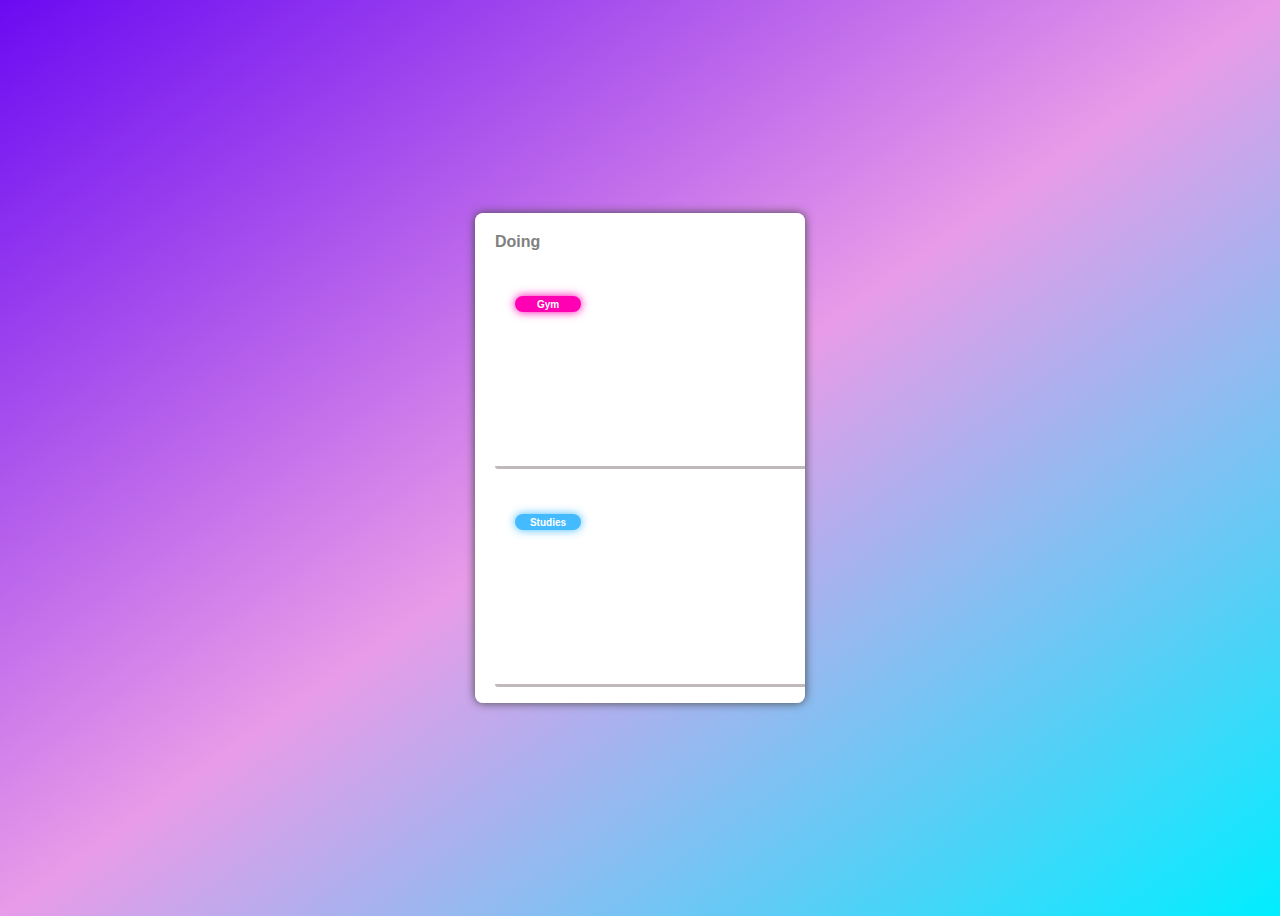
==== index.html @ 6c1a5c3e "first commit" ====
<!DOCTYPE html>
<html lang="en">
<head>
    <meta charset="UTF-8">
    <meta name="viewport" content="width=device-width, initial-scale=1.0">
    <title>card</title>
    <style>
        body{
           background:linear-gradient(to bottom right,rgb(107, 10, 242),rgb(232, 155, 232),rgb(0, 238, 255));
           font-family:Arial, Helvetica, sans-serif;
           overflow: hidden;
        }
        section{
           height: 100vh;
           display: flex;
           justify-content: center;
           align-items: center;
            position: relative;
        }
        .card{
            border-radius:8px;
            height: 450px;
            width: 300px;
            background-color: white;
            padding:20px;
            padding-right: 10px;
            font-weight:600;
            color:gray;
            box-shadow:0 0 10px rgb(72, 72, 72);
            overflow-y: scroll;
            overflow-x:hidden ;

        }

        .sub-cards{
            padding: 20px;
            background-color:white;
            border-bottom:3px solid rgb(193, 185, 185);
            border-radius: 3px;
            margin-top: 25px;
            height: 150px;
            width: 290px;
            font-family: "Poppins",Times,;  
            font-size:x-small;
            color: rgb(255, 255, 255);
        
            
                 
        }
        .title{
            background: rgb(255, 0, 179);
            height: 10px;
            width: 60px;
            padding: 3px;
            border-radius: 20px;
            display: flex;
            justify-content: center;
            align-items: center;
            box-shadow:0 0 10px rgb(255, 0, 179);

        }
        ::-webkit-scrollbar{
            width:10px;
          
          
           
        }
        ::-webkit-scrollbar-track{
            margin-block: 10px;
        }
        ::-webkit-scrollbar-thumb{
            background: rgb(187, 190, 190);
            border-radius: 30px;
            
        }
     
 
    </style>
</head>
<body>

    <section >
        <div class="card">
            
            Doing
           
            <div class="sub-cards">
                <div class="title">
                Gym
            </div>
            </div>

            <div class="sub-cards">
                <div class="title" style="box-shadow:0 0 10px rgb(69, 187, 255);background: rgb(69, 187, 255);">
                Studies
                </div>
            </div>

            <div class="sub-cards">
                <div class="title">
                Work
                </div>
            </div>

            
            <div class="sub-cards" >
                <div class="title" style="box-shadow:0 0 10px rgb(69, 187, 255);background: rgb(69, 187, 255);">
                College
                </div>
            </div>        </div>
    </section>
    
</body>
</html>
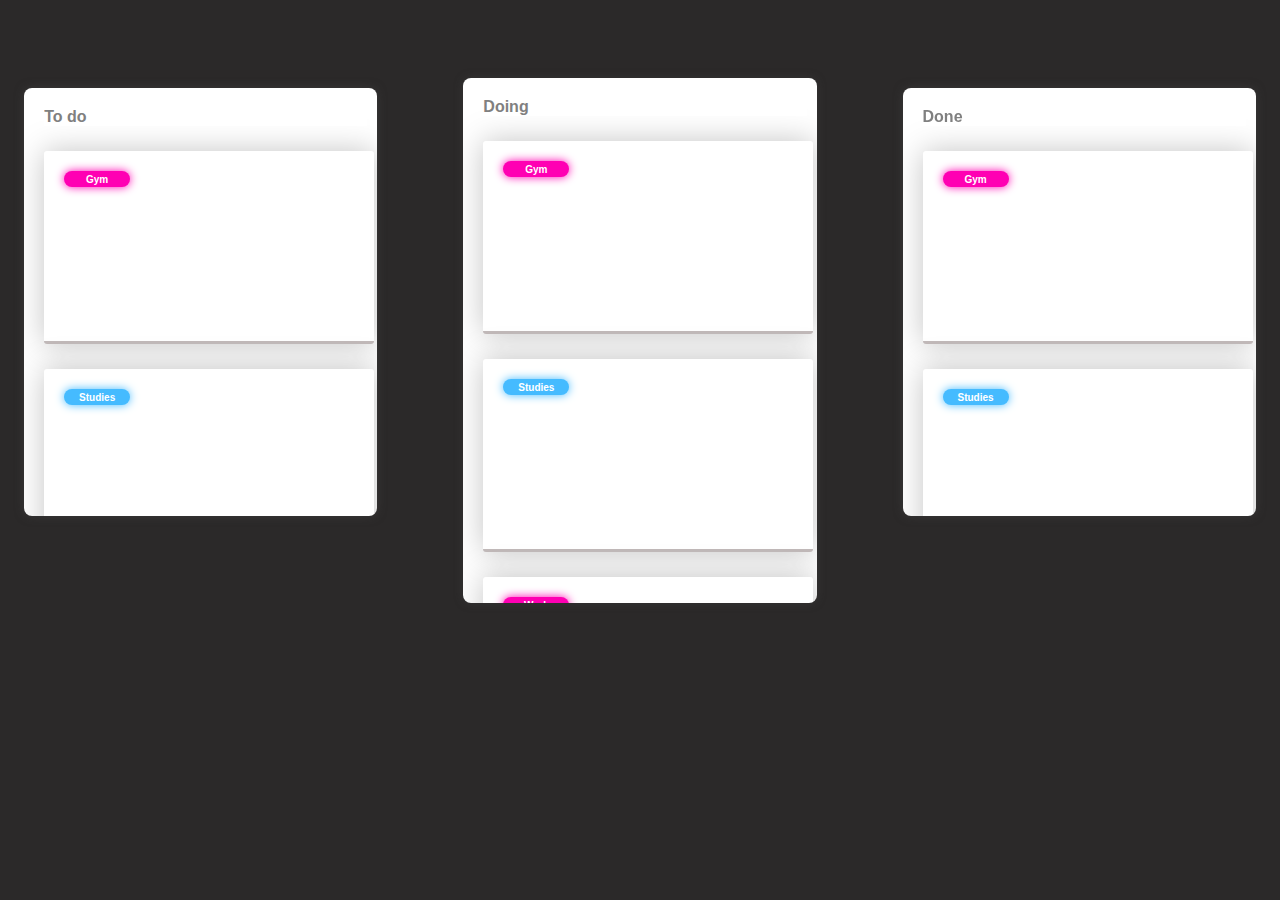
==== commit 0c653303: "res" ====
--- a/index.html
+++ b/index.html
@@ -5,28 +5,67 @@
     <meta name="viewport" content="width=device-width, initial-scale=1.0">
     <title>card</title>
     <style>
+  
+
         body{
-           background:linear-gradient(to bottom right,rgb(107, 10, 242),rgb(232, 155, 232),rgb(0, 238, 255));
+           background: rgb(43, 41, 41);
            font-family:Arial, Helvetica, sans-serif;
-           overflow: hidden;
-        }
-        section{
-           height: 100vh;
+
+        }
+        #main{
+            position: relative;
+            top:70px
+        }
+        #Todo{
+            display: flex;
+           justify-content: center;
+           align-items: center;
+            position:absolute;
+            top: 10px;
+            left: calc(.2526 * 5vw);
+        }
+        #Doing{
+           
            display: flex;
            justify-content: center;
            align-items: center;
             position: relative;
+            
+        }
+
+        #Done{
+            display: flex;
+           justify-content: end;
+           align-items: end;
+            position:absolute;
+            top: 10px;
+            right: calc(.2526 * 5vw);
         }
         .card{
             border-radius:8px;
-            height: 450px;
-            width: 300px;
+            height: calc(.2526 * 150vw);
+            width: calc(.2526 * 100vw);
             background-color: white;
             padding:20px;
             padding-right: 10px;
             font-weight:600;
             color:gray;
-            box-shadow:0 0 10px rgb(72, 72, 72);
+            box-shadow:0 0 10px rgba(72, 72, 72, 0.393);
+            overflow-y: scroll;
+            overflow-x:hidden ;
+
+        }
+
+           .tcard{
+            border-radius:8px;
+            height: calc(.2526 * 120vw);
+            width: calc(.2526 * 100vw);
+            background-color: white;
+            padding:20px;
+            padding-right: 10px;
+            font-weight:600;
+            color:gray;
+            box-shadow:0 0 10px rgba(72, 72, 72, 0.519);
             overflow-y: scroll;
             overflow-x:hidden ;
 
@@ -43,7 +82,7 @@
             font-family: "Poppins",Times,;  
             font-size:x-small;
             color: rgb(255, 255, 255);
-        
+            box-shadow: 0px 0px 30px rgba(128, 128, 128, 0.463);
             
                  
         }
@@ -73,17 +112,144 @@
             border-radius: 30px;
             
         }
+
+        .main-title{
+            position: sticky;
+            top: 0px;
+            background-color: rgb(255, 255, 255);
+            
+        }
+
+        @media screen and (max-width:600px) {
+        #Todo,#Doing,#Done{
+            display: flex;
+           justify-content: center;
+           align-items: center;
+            position: relative;
+            margin-bottom: 3pc;
+        }
+
+        .card{
+            border-radius:8px;
+            height: 450px;
+            width: 350px;
+            background-color: white;
+            padding:20px;
+            padding-right: 10px;
+            font-weight:600;
+            color:gray;
+            box-shadow:0 0 10px rgba(101, 100, 100, 0.32);
+            overflow-y: scroll;
+            overflow-x:hidden ;
+
+        }
+
+        
+        .tcard{
+            border-radius:8px;
+            height: 450px;
+            width: 350px;
+            background-color: white;
+            padding:20px;
+            padding-right: 10px;
+            font-weight:600;
+            color:gray;
+            box-shadow:0 0 10px rgba(98, 97, 97, 0.225);
+            overflow-y: scroll;
+            overflow-x:hidden ;
+
+        }
+      
+       }
+
+
      
  
     </style>
 </head>
 <body>
-
-    <section >
+<section id="main">
+
+    <section id="Todo">
+        <div class="tcard">
+        <div class="main-title">
+          To do
+        </div>
+            <div class="sub-cards">
+                <div class="title">
+                Gym
+            </div>
+            </div>
+
+            <div class="sub-cards">
+                <div class="title" style="box-shadow:0 0 10px rgb(69, 187, 255);background: rgb(69, 187, 255);">
+                Studies
+                </div>
+            </div>
+
+            <div class="sub-cards">
+                <div class="title">
+                Work
+                </div>
+            </div>
+
+            
+            <div class="sub-cards" >
+                <div class="title" style="box-shadow:0 0 10px rgb(69, 187, 255);background: rgb(69, 187, 255);">
+                College
+                </div>
+            </div>   
+
+            <div class="sub-cards">
+                <div class="title">
+                Work
+                </div>
+            </div>
+
+            
+            <div class="sub-cards" >
+                <div class="title" style="box-shadow:0 0 10px rgb(69, 187, 255);background: rgb(69, 187, 255);">
+                College
+                </div>
+            </div>  
+
+            <div class="sub-cards">
+                <div class="title">
+                Work
+                </div>
+            </div>
+
+            
+            <div class="sub-cards" >
+                <div class="title" style="box-shadow:0 0 10px rgb(69, 187, 255);background: rgb(69, 187, 255);">
+                College
+                </div>
+            </div>  
+
+            <div class="sub-cards">
+                <div class="title">
+                Work
+                </div>
+            </div>
+
+            
+            <div class="sub-cards" >
+                <div class="title" style="box-shadow:0 0 10px rgb(69, 187, 255);background: rgb(69, 187, 255);">
+                College
+                </div>
+            </div>  
+             
+        
+        
+        
+        </div>
+    </section>
+
+    <section id="Doing">
         <div class="card">
-            
+        <div class="main-title">
             Doing
-           
+        </div>
             <div class="sub-cards">
                 <div class="title">
                 Gym
@@ -107,8 +273,127 @@
                 <div class="title" style="box-shadow:0 0 10px rgb(69, 187, 255);background: rgb(69, 187, 255);">
                 College
                 </div>
-            </div>        </div>
+            </div>   
+
+            <div class="sub-cards">
+                <div class="title">
+                Work
+                </div>
+            </div>
+
+            
+            <div class="sub-cards" >
+                <div class="title" style="box-shadow:0 0 10px rgb(69, 187, 255);background: rgb(69, 187, 255);">
+                College
+                </div>
+            </div>  
+
+            <div class="sub-cards">
+                <div class="title">
+                Work
+                </div>
+            </div>
+
+            
+            <div class="sub-cards" >
+                <div class="title" style="box-shadow:0 0 10px rgb(69, 187, 255);background: rgb(69, 187, 255);">
+                College
+                </div>
+            </div>  
+
+            <div class="sub-cards">
+                <div class="title">
+                Work
+                </div>
+            </div>
+
+            
+            <div class="sub-cards" >
+                <div class="title" style="box-shadow:0 0 10px rgb(69, 187, 255);background: rgb(69, 187, 255);">
+                College
+                </div>
+            </div>  
+             
+        
+        
+        
+        </div>
     </section>
-    
+
+    <section id="Done">
+        <div class="tcard">
+        <div class="main-title">
+         Done
+        </div>
+            <div class="sub-cards">
+                <div class="title">
+                Gym
+            </div>
+            </div>
+
+            <div class="sub-cards">
+                <div class="title" style="box-shadow:0 0 10px rgb(69, 187, 255);background: rgb(69, 187, 255);">
+                Studies
+                </div>
+            </div>
+
+            <div class="sub-cards">
+                <div class="title">
+                Work
+                </div>
+            </div>
+
+            
+            <div class="sub-cards" >
+                <div class="title" style="box-shadow:0 0 10px rgb(69, 187, 255);background: rgb(69, 187, 255);">
+                College
+                </div>
+            </div>   
+
+            <div class="sub-cards">
+                <div class="title">
+                Work
+                </div>
+            </div>
+
+            
+            <div class="sub-cards" >
+                <div class="title" style="box-shadow:0 0 10px rgb(69, 187, 255);background: rgb(69, 187, 255);">
+                College
+                </div>
+            </div>  
+
+            <div class="sub-cards">
+                <div class="title">
+                Work
+                </div>
+            </div>
+
+            
+            <div class="sub-cards" >
+                <div class="title" style="box-shadow:0 0 10px rgb(69, 187, 255);background: rgb(69, 187, 255);">
+                College
+                </div>
+            </div>  
+
+            <div class="sub-cards">
+                <div class="title">
+                Work
+                </div>
+            </div>
+
+            
+            <div class="sub-cards" >
+                <div class="title" style="box-shadow:0 0 10px rgb(69, 187, 255);background: rgb(69, 187, 255);">
+                College
+                </div>
+            </div>  
+             
+        
+        
+        
+        </div>
+    </section>
+</section>
 </body>
 </html>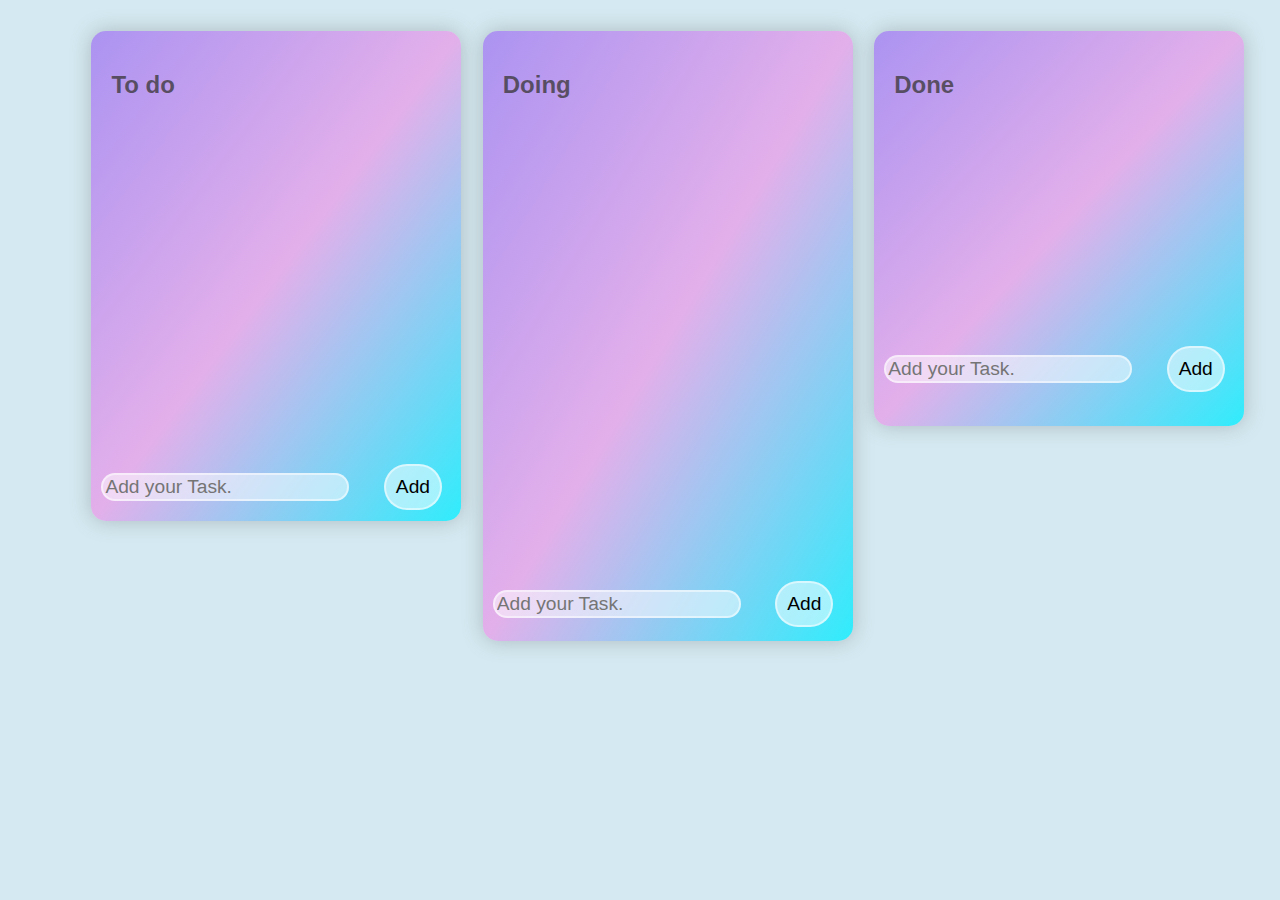
==== commit 9eee2d89: "working" ====
--- a/index.html
+++ b/index.html
@@ -1,399 +1,90 @@
 <!DOCTYPE html>
-<html lang="en">
-<head>
-    <meta charset="UTF-8">
-    <meta name="viewport" content="width=device-width, initial-scale=1.0">
-    <title>card</title>
-    <style>
-  
+<html>
+<header>
+<link rel="stylesheet" href="style.css"> 
+<link rel="stylesheet" href="https://fonts.googleapis.com/css2?family=Material+Symbols+Outlined:opsz,wght,FILL,GRAD@20..48,100..700,0..1,-50..200" />
+</header>
 
-        body{
-           background: rgb(43, 41, 41);
-           font-family:Arial, Helvetica, sans-serif;
+    <body>
+        <section id="main">
+        <div class="container" >
 
-        }
-        #main{
-            position: relative;
-            top:70px
-        }
-        #Todo{
-            display: flex;
-           justify-content: center;
-           align-items: center;
-            position:absolute;
-            top: 10px;
-            left: calc(.2526 * 5vw);
-        }
-        #Doing{
-           
-           display: flex;
-           justify-content: center;
-           align-items: center;
-            position: relative;
-            
-        }
+            <div class="card1">
+                <h2>To do</h2>
+                <div class="content" id="list-container1">
 
-        #Done{
-            display: flex;
-           justify-content: end;
-           align-items: end;
-            position:absolute;
-            top: 10px;
-            right: calc(.2526 * 5vw);
-        }
-        .card{
-            border-radius:8px;
-            height: calc(.2526 * 150vw);
-            width: calc(.2526 * 100vw);
-            background-color: white;
-            padding:20px;
-            padding-right: 10px;
-            font-weight:600;
-            color:gray;
-            box-shadow:0 0 10px rgba(72, 72, 72, 0.393);
-            overflow-y: scroll;
-            overflow-x:hidden ;
-
-        }
-
-           .tcard{
-            border-radius:8px;
-            height: calc(.2526 * 120vw);
-            width: calc(.2526 * 100vw);
-            background-color: white;
-            padding:20px;
-            padding-right: 10px;
-            font-weight:600;
-            color:gray;
-            box-shadow:0 0 10px rgba(72, 72, 72, 0.519);
-            overflow-y: scroll;
-            overflow-x:hidden ;
-
-        }
-
-        .sub-cards{
-            padding: 20px;
-            background-color:white;
-            border-bottom:3px solid rgb(193, 185, 185);
-            border-radius: 3px;
-            margin-top: 25px;
-            height: 150px;
-            width: 290px;
-            font-family: "Poppins",Times,;  
-            font-size:x-small;
-            color: rgb(255, 255, 255);
-            box-shadow: 0px 0px 30px rgba(128, 128, 128, 0.463);
-            
-                 
-        }
-        .title{
-            background: rgb(255, 0, 179);
-            height: 10px;
-            width: 60px;
-            padding: 3px;
-            border-radius: 20px;
-            display: flex;
-            justify-content: center;
-            align-items: center;
-            box-shadow:0 0 10px rgb(255, 0, 179);
-
-        }
-        ::-webkit-scrollbar{
-            width:10px;
-          
-          
-           
-        }
-        ::-webkit-scrollbar-track{
-            margin-block: 10px;
-        }
-        ::-webkit-scrollbar-thumb{
-            background: rgb(187, 190, 190);
-            border-radius: 30px;
-            
-        }
-
-        .main-title{
-            position: sticky;
-            top: 0px;
-            background-color: rgb(255, 255, 255);
-            
-        }
-
-        @media screen and (max-width:600px) {
-        #Todo,#Doing,#Done{
-            display: flex;
-           justify-content: center;
-           align-items: center;
-            position: relative;
-            margin-bottom: 3pc;
-        }
-
-        .card{
-            border-radius:8px;
-            height: 450px;
-            width: 350px;
-            background-color: white;
-            padding:20px;
-            padding-right: 10px;
-            font-weight:600;
-            color:gray;
-            box-shadow:0 0 10px rgba(101, 100, 100, 0.32);
-            overflow-y: scroll;
-            overflow-x:hidden ;
-
-        }
-
-        
-        .tcard{
-            border-radius:8px;
-            height: 450px;
-            width: 350px;
-            background-color: white;
-            padding:20px;
-            padding-right: 10px;
-            font-weight:600;
-            color:gray;
-            box-shadow:0 0 10px rgba(98, 97, 97, 0.225);
-            overflow-y: scroll;
-            overflow-x:hidden ;
-
-        }
-      
-       }
+                <div class="task">
+                    Reading
+                    <span class="material-symbols-outlined">
+                        close
+                        </span>
+                </div>
+                
+                
+                
+            </div>
+            <div class="row">
+                <input type="text"  name="" placeholder="Add your Task." id="input-box1">
+                <button onclick="addtask1()">
+                    Add
+                </button>
+            </div>
+    
+            </div>
 
 
-     
- 
-    </style>
-</head>
-<body>
-<section id="main">
 
-    <section id="Todo">
-        <div class="tcard">
-        <div class="main-title">
-          To do
-        </div>
-            <div class="sub-cards">
-                <div class="title">
-                Gym
+            <div class="card2" >
+                <h2>Doing</h2>
+                <div class="content" id="list-container2">
+
+                <div class="task">
+                    Heading to the gym daily
+                    <span class="material-symbols-outlined">
+                        close
+                        </span>
+                </div>
+               
+            </div>
+            <div class="row">
+                <input type="text"  name="" placeholder="Add your Task." id="input-box2">
+                <button onclick="addtask2()">
+                    Add
+                </button>
             </div>
             </div>
 
-            <div class="sub-cards">
-                <div class="title" style="box-shadow:0 0 10px rgb(69, 187, 255);background: rgb(69, 187, 255);">
-                Studies
+
+            <div class="card3">
+                <h2>Done</h2>
+                <div class="content" id="list-container3">
+
+                <div class="task">
+                    Reading
+                    <span class="material-symbols-outlined">
+                        close
+                        </span>
                 </div>
+                
+
+
             </div>
 
-            <div class="sub-cards">
-                <div class="title">
-                Work
-                </div>
-            </div>
+                <div>
 
-            
-            <div class="sub-cards" >
-                <div class="title" style="box-shadow:0 0 10px rgb(69, 187, 255);background: rgb(69, 187, 255);">
-                College
-                </div>
-            </div>   
-
-            <div class="sub-cards">
-                <div class="title">
-                Work
-                </div>
-            </div>
-
-            
-            <div class="sub-cards" >
-                <div class="title" style="box-shadow:0 0 10px rgb(69, 187, 255);background: rgb(69, 187, 255);">
-                College
-                </div>
-            </div>  
-
-            <div class="sub-cards">
-                <div class="title">
-                Work
-                </div>
-            </div>
-
-            
-            <div class="sub-cards" >
-                <div class="title" style="box-shadow:0 0 10px rgb(69, 187, 255);background: rgb(69, 187, 255);">
-                College
-                </div>
-            </div>  
-
-            <div class="sub-cards">
-                <div class="title">
-                Work
-                </div>
-            </div>
-
-            
-            <div class="sub-cards" >
-                <div class="title" style="box-shadow:0 0 10px rgb(69, 187, 255);background: rgb(69, 187, 255);">
-                College
-                </div>
-            </div>  
-             
-        
-        
-        
-        </div>
-    </section>
-
-    <section id="Doing">
-        <div class="card">
-        <div class="main-title">
-            Doing
-        </div>
-            <div class="sub-cards">
-                <div class="title">
-                Gym
+                
+                    <div class="row">
+                        <input type="text"  name="" placeholder="Add your Task." id="input-box3">
+                        <button onclick="addtask3()">
+                            Add
+                        </button>
+                    </div>
             </div>
             </div>
-
-            <div class="sub-cards">
-                <div class="title" style="box-shadow:0 0 10px rgb(69, 187, 255);background: rgb(69, 187, 255);">
-                Studies
-                </div>
-            </div>
-
-            <div class="sub-cards">
-                <div class="title">
-                Work
-                </div>
-            </div>
-
-            
-            <div class="sub-cards" >
-                <div class="title" style="box-shadow:0 0 10px rgb(69, 187, 255);background: rgb(69, 187, 255);">
-                College
-                </div>
-            </div>   
-
-            <div class="sub-cards">
-                <div class="title">
-                Work
-                </div>
-            </div>
-
-            
-            <div class="sub-cards" >
-                <div class="title" style="box-shadow:0 0 10px rgb(69, 187, 255);background: rgb(69, 187, 255);">
-                College
-                </div>
-            </div>  
-
-            <div class="sub-cards">
-                <div class="title">
-                Work
-                </div>
-            </div>
-
-            
-            <div class="sub-cards" >
-                <div class="title" style="box-shadow:0 0 10px rgb(69, 187, 255);background: rgb(69, 187, 255);">
-                College
-                </div>
-            </div>  
-
-            <div class="sub-cards">
-                <div class="title">
-                Work
-                </div>
-            </div>
-
-            
-            <div class="sub-cards" >
-                <div class="title" style="box-shadow:0 0 10px rgb(69, 187, 255);background: rgb(69, 187, 255);">
-                College
-                </div>
-            </div>  
-             
-        
-        
-        
-        </div>
+           
+       
     </section>
-
-    <section id="Done">
-        <div class="tcard">
-        <div class="main-title">
-         Done
-        </div>
-            <div class="sub-cards">
-                <div class="title">
-                Gym
-            </div>
-            </div>
-
-            <div class="sub-cards">
-                <div class="title" style="box-shadow:0 0 10px rgb(69, 187, 255);background: rgb(69, 187, 255);">
-                Studies
-                </div>
-            </div>
-
-            <div class="sub-cards">
-                <div class="title">
-                Work
-                </div>
-            </div>
-
-            
-            <div class="sub-cards" >
-                <div class="title" style="box-shadow:0 0 10px rgb(69, 187, 255);background: rgb(69, 187, 255);">
-                College
-                </div>
-            </div>   
-
-            <div class="sub-cards">
-                <div class="title">
-                Work
-                </div>
-            </div>
-
-            
-            <div class="sub-cards" >
-                <div class="title" style="box-shadow:0 0 10px rgb(69, 187, 255);background: rgb(69, 187, 255);">
-                College
-                </div>
-            </div>  
-
-            <div class="sub-cards">
-                <div class="title">
-                Work
-                </div>
-            </div>
-
-            
-            <div class="sub-cards" >
-                <div class="title" style="box-shadow:0 0 10px rgb(69, 187, 255);background: rgb(69, 187, 255);">
-                College
-                </div>
-            </div>  
-
-            <div class="sub-cards">
-                <div class="title">
-                Work
-                </div>
-            </div>
-
-            
-            <div class="sub-cards" >
-                <div class="title" style="box-shadow:0 0 10px rgb(69, 187, 255);background: rgb(69, 187, 255);">
-                College
-                </div>
-            </div>  
-             
-        
-        
-        
-        </div>
-    </section>
-</section>
-</body>
+    <script src="main.js"></script>
+    </body>
+    
 </html>--- a/style.css
+++ b/style.css
@@ -0,0 +1,162 @@
+
+
+:root{
+    --font:rgba(60, 59, 56, 0.622);
+    --Background:rgb(172 212 228 / 52%);
+    --Gradient:linear-gradient(to bottom right,rgba(107, 10, 242, 0.383),rgba(232, 155, 232, 0.74),rgba(0, 238, 255, 0.778));
+    --gray:linear-gradient(to bottom right,#153677,#4e085f)
+}
+
+body{
+    background: var(--Background);
+    overflow: hidden;
+    font-family:Arial, Helvetica, sans-serif;
+    font-weight: 600;
+} 
+
+#main{
+    display: flex;
+    align-items: center;
+    justify-content: center;
+}
+
+h2{
+    padding: 10px;
+    margin-bottom: 0px;
+  
+}
+
+.container{
+   
+    padding-left: 20px;
+    padding-bottom: 6px; 
+    display: flex;
+}
+
+.card1,.card2,.card3{
+    color: #383535bf;
+    background: var(--Gradient);
+    width: 350px;
+    border-radius: 15px;
+    margin-right: 10px;
+    margin-left: 1%;
+    margin-top: 2%;
+    font-size: medium;
+    font-family:Arial, Helvetica, sans-serif;
+    box-shadow:0 0 20px rgba(114, 111, 111, 0.38);
+}
+
+.card1{
+    height:470px;
+}
+.card2{
+height: 590px;
+}
+.card3{
+    height: 375px;
+}
+
+.card1 > .content{
+    height:355px;
+    overflow-y: scroll;
+    overflow-x: hidden;
+    width: 350px;
+}
+.card2 > .content{
+height: 472px;
+overflow-y: scroll;
+overflow-x: hidden;
+width: 350px;
+}
+.card3 > .content{
+    height: 237px;
+    overflow-y: scroll;
+    overflow-x: hidden;
+    width: 350px;
+}
+
+.card2  .content  .task span{
+    position: relative;
+    float: right ;
+    top: 20px;
+    width: 40px;
+    height: 40px;
+    font-size: 22px;
+    line-height: 40px;
+    text-align: center;
+}
+ 
+.removed {
+    transform: translateX(100vw); /* Translate the element horizontally */
+}
+#second {
+    transition: transform 1s 0s; /* Apply a 1-second transition to the transform property */
+}
+
+
+
+
+.card1 ,.card1 p,.card2 ,.card2 p,.card3 ,.card3 p{
+    padding: 10px;
+    
+ 
+    
+}
+
+
+
+.task{
+    
+    background-color: rgba(255, 255, 255, 0.519);
+    width:315px;
+    height: 100px;
+    margin-left: 9px;
+    border-radius: 10px;
+    margin-bottom: 2%;
+    padding: 10px 0px 0px 10px;
+    color:var(--font) ;
+    border-bottom:3px solid rgb(193, 185, 185);
+    box-shadow:0 0 10px rgba(72, 72, 72, 0.329);
+    }
+
+
+    input{
+        border: 2px solid rgba(255, 255, 255, 0.519);
+        background-color: rgba(255, 255, 255, 0.519);
+        outline: none;
+        border-radius:30px;
+        font-size: larger;
+        width: 15pc;
+    }
+    button{
+        margin: 0px;
+        padding: 10px;
+        position: relative;
+        left: 30px;
+        border: 2px solid rgba(255, 255, 255, 0.519);
+        background-color: rgba(255, 255, 255, 0.519);
+        outline: none;
+        border-radius:100px;
+        font-size: larger;
+      cursor: pointer;
+    }
+
+
+
+    ::-webkit-scrollbar{
+        width:10px;
+        scroll-behavior: smooth;
+      
+       
+    }
+    ::-webkit-scrollbar-track{
+        margin-block: 10px;
+        scroll-behavior: smooth;
+    }
+    ::-webkit-scrollbar-thumb{
+        background:  rgba(255, 255, 255, 0.519);
+        border-radius: 30px;
+        scroll-behavior: smooth;
+    }
+
+
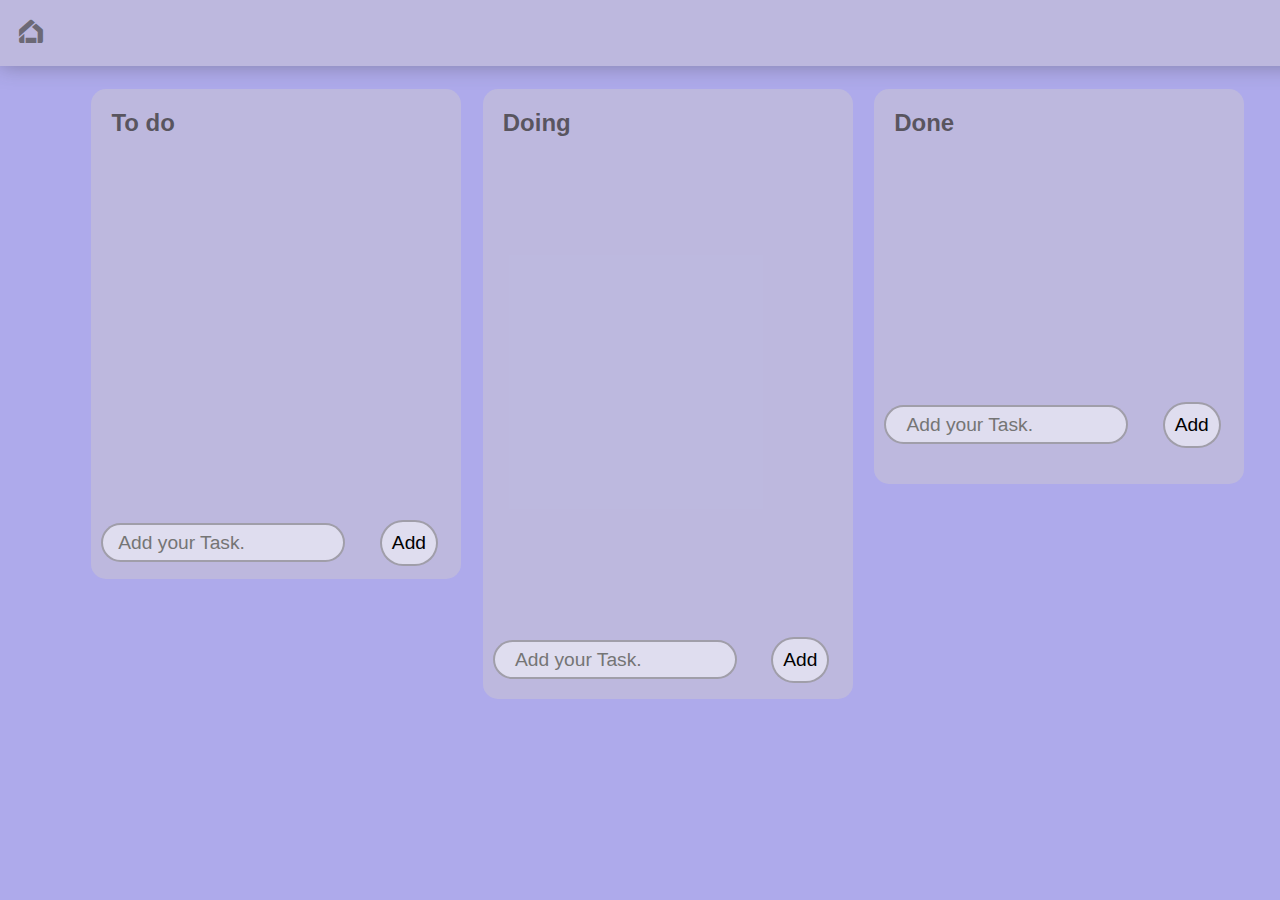
==== commit a844d658: "added the final copy" ====
--- a/index.html
+++ b/index.html
@@ -1,11 +1,29 @@
 <!DOCTYPE html>
-<html>
-<header>
+<html lang="en">
+<head>
+    <title>hello</title>
+    <meta charset="UTF-8">
+    <meta name="viewport" content="width=device-width, initial-scale=1.0">
 <link rel="stylesheet" href="style.css"> 
 <link rel="stylesheet" href="https://fonts.googleapis.com/css2?family=Material+Symbols+Outlined:opsz,wght,FILL,GRAD@20..48,100..700,0..1,-50..200" />
-</header>
+<style>
+     
+
+</style>
+</head>
 
     <body>
+        <nav>
+            <div class="bar">
+               <a href="#" >
+                <span class="material-symbols-outlined">
+                    home_app_logo
+                </span>
+               </a>
+            </div>
+        </nav>
+
+
         <section id="main">
         <div class="container" >
 
@@ -13,18 +31,19 @@
                 <h2>To do</h2>
                 <div class="content" id="list-container1">
 
-                <div class="task">
-                    Reading
-                    <span class="material-symbols-outlined">
-                        close
-                        </span>
-                </div>
+                    <div class="task">
+                        Studying early in the morning.
+                        <span class="material-symbols-outlined">
+                            close
+                            </span>
+                    </div>
                 
                 
                 
             </div>
+            <br>
             <div class="row">
-                <input type="text"  name="" placeholder="Add your Task." id="input-box1">
+                <input type="text"  name="" placeholder="   Add your Task." id="input-box1">
                 <button onclick="addtask1()">
                     Add
                 </button>
@@ -46,8 +65,9 @@
                 </div>
                
             </div>
+            <br>
             <div class="row">
-                <input type="text"  name="" placeholder="Add your Task." id="input-box2">
+                <input type="text"  name="" placeholder="    Add your Task." id="input-box2">
                 <button onclick="addtask2()">
                     Add
                 </button>
@@ -72,9 +92,9 @@
 
                 <div>
 
-                
+                <br>
                     <div class="row">
-                        <input type="text"  name="" placeholder="Add your Task." id="input-box3">
+                        <input type="text"  name="" placeholder="    Add your Task." id="input-box3">
                         <button onclick="addtask3()">
                             Add
                         </button>
@@ -82,7 +102,7 @@
             </div>
             </div>
            
-       
+        </div>
     </section>
     <script src="main.js"></script>
     </body>
--- a/style.css
+++ b/style.css
@@ -2,10 +2,17 @@
 
 :root{
     --font:rgba(60, 59, 56, 0.622);
-    --Background:rgb(172 212 228 / 52%);
+    --Background:rgba(112, 106, 220, 0.567);
     --Gradient:linear-gradient(to bottom right,rgba(107, 10, 242, 0.383),rgba(232, 155, 232, 0.74),rgba(0, 238, 255, 0.778));
-    --gray:linear-gradient(to bottom right,#153677,#4e085f)
-}
+    --gray:rgba(59, 56, 56, 0.381);
+    --card:rgba(210, 206, 206, 0.42);
+}
+*{
+    margin: 0;
+    padding: 0;
+}
+
+
 
 body{
     background: var(--Background);
@@ -20,6 +27,21 @@
     justify-content: center;
 }
 
+.bar{
+    background-color: var(--card);
+    padding: 15px;
+    width: 100%;
+    box-shadow: 0 0 20px var(--gray);
+}
+.bar a > span{
+
+ font-size: xx-large;
+}
+
+.bar a{
+    color: var(--font);
+}
+
 h2{
     padding: 10px;
     margin-bottom: 0px;
@@ -35,7 +57,7 @@
 
 .card1,.card2,.card3{
     color: #383535bf;
-    background: var(--Gradient);
+    background: rgba(210, 206, 206, 0.42);
     width: 350px;
     border-radius: 15px;
     margin-right: 10px;
@@ -43,7 +65,7 @@
     margin-top: 2%;
     font-size: medium;
     font-family:Arial, Helvetica, sans-serif;
-    box-shadow:0 0 20px rgba(114, 111, 111, 0.38);
+    box-shadow:var(--card);
 }
 
 .card1{
@@ -75,17 +97,46 @@
     width: 350px;
 }
 
-.card2  .content  .task span{
-    position: relative;
+.card1  .content  .task span{
+    
+    position: sticky;
     float: right ;
     top: 20px;
-    width: 40px;
-    height: 40px;
-    font-size: 22px;
+    width: 39px;
+    height: 39px;
+    font-size: 20px;
     line-height: 40px;
     text-align: center;
-}
- 
+    border-radius: 30px;
+    cursor: pointer;
+}
+
+.card2  .content  .task span{
+    position: sticky;
+    float: right ;
+    top: 20px;
+    width: 39px;
+    height: 39px;
+    font-size: 20px;
+    line-height: 40px;
+    text-align: center;
+    border-radius: 30px;
+    cursor: pointer;
+}
+
+.card3  .content  .task span{
+    position: sticky;
+    float: right ;
+    top: 20px;
+    width: 39px;
+    height: 39px;
+    font-size: 20px;
+    line-height: 40px;
+    text-align: center;
+    border-radius: 30px;
+    cursor: pointer;
+}
+
 .removed {
     transform: translateX(100vw); /* Translate the element horizontally */
 }
@@ -96,7 +147,7 @@
 
 
 
-.card1 ,.card1 p,.card2 ,.card2 p,.card3 ,.card3 p{
+.card1 ,.card2,.card3{
     padding: 10px;
     
  
@@ -107,41 +158,45 @@
 
 .task{
     
-    background-color: rgba(255, 255, 255, 0.519);
+    background-color: rgba(255, 255, 255, 0.562);
     width:315px;
     height: 100px;
     margin-left: 9px;
+    margin-right: 9px;
     border-radius: 10px;
     margin-bottom: 2%;
     padding: 10px 0px 0px 10px;
     color:var(--font) ;
     border-bottom:3px solid rgb(193, 185, 185);
-    box-shadow:0 0 10px rgba(72, 72, 72, 0.329);
+    border-right:3px solid rgb(193, 185, 185);
+    box-shadow:0 0 10px rgba(18, 18, 18, 0.37);
     }
 
 
     input{
-        border: 2px solid rgba(255, 255, 255, 0.519);
-        background-color: rgba(255, 255, 255, 0.519);
+        border: 2px solid var(--gray);
         outline: none;
         border-radius:30px;
         font-size: larger;
         width: 15pc;
-    }
+        height: 35px;
+        background-color:rgba(255, 255, 255, 0.519);
+        transition: 1s;
+    }
+ 
     button{
         margin: 0px;
         padding: 10px;
         position: relative;
         left: 30px;
-        border: 2px solid rgba(255, 255, 255, 0.519);
-        background-color: rgba(255, 255, 255, 0.519);
+        border: 2px solid var(--gray);
+        background-color:rgba(255, 255, 255, 0.519);
         outline: none;
         border-radius:100px;
         font-size: larger;
-      cursor: pointer;
-    }
-
-
+        cursor: pointer;
+        
+    }
 
     ::-webkit-scrollbar{
         width:10px;
@@ -154,9 +209,128 @@
         scroll-behavior: smooth;
     }
     ::-webkit-scrollbar-thumb{
-        background:  rgba(255, 255, 255, 0.519);
+        background: var(--gray) ;
         border-radius: 30px;
         scroll-behavior: smooth;
-    }
-
-
+        padding: 10px;
+    }
+
+    @media only screen and (max-width: 600px) {
+        body{
+            overflow: hidden;
+        }
+        #main{
+            display: block;
+            
+        }
+        .container{
+            
+            display: block;
+            overflow: hidden;
+            margin-left:10px;
+            padding: 0;
+        }
+        body{
+            overflow: visible;
+        }
+        .card1,.card2,.card3{
+            margin-bottom: 20px;
+        }
+
+        .card1,.card2,.card3{
+            color: #383535bf;
+            background: rgba(210, 206, 206, 0.42);
+            width: 300px;
+            border-radius: 15px;
+            margin-right: 10px;
+            margin-left: 1%;
+            margin-top: 2%;
+            font-size: medium;
+            font-family:Arial, Helvetica, sans-serif;
+            box-shadow:var(--card);
+        }
+
+        input{
+            border: 2px solid var(--gray);
+            outline: none;
+            border-radius:30px;
+            font-size: larger;
+            width: 12pc;
+            height: 35px;
+            background-color:rgba(255, 255, 255, 0.519);
+            transition: 1s;
+        }
+     
+        button{
+            margin: 0px;
+            padding: 10px;
+            position: relative;
+            left: 30px;
+            border: 2px solid var(--gray);
+            background-color:rgba(255, 255, 255, 0.519);
+            outline: none;
+            border-radius:100px;
+            font-size: larger;
+            cursor: pointer;
+            
+        }
+
+        .task{
+    
+            background-color: rgba(255, 255, 255, 0.562);
+            width:270px;
+            height: 100px;
+            margin-left: 9px;
+            margin-right: 9px;
+            border-radius: 10px;
+            margin-bottom: 2%;
+            padding: 10px 0px 0px 10px;
+            color:var(--font) ;
+            border-bottom:3px solid rgb(193, 185, 185);
+            border-right:3px solid rgb(193, 185, 185);
+            box-shadow:0 0 10px rgba(18, 18, 18, 0.37);
+            }
+            ::-webkit-scrollbar{
+                width:5px;
+                scroll-behavior: smooth;
+              
+               
+            }
+            ::-webkit-scrollbar-track{
+                margin-block: 10px;
+                scroll-behavior: smooth;
+            }
+            ::-webkit-scrollbar-thumb{
+                background: var(--gray) ;
+                border-radius: 30px;
+                scroll-behavior: smooth;
+                padding: 10px;
+            }
+
+          }
+
+    @media only screen and (max-width: 760px) {
+        #main{
+            display: block;
+        }
+        
+        .container{
+            
+                display: block;
+                overflow: hidden;
+                margin-left:10px;
+                padding: 0;
+            }
+       
+        .card1,.card2,.card3{
+            margin-bottom: 20px;
+        }
+        #main{
+            display: block;
+        }
+    
+        
+    }
+
+
+          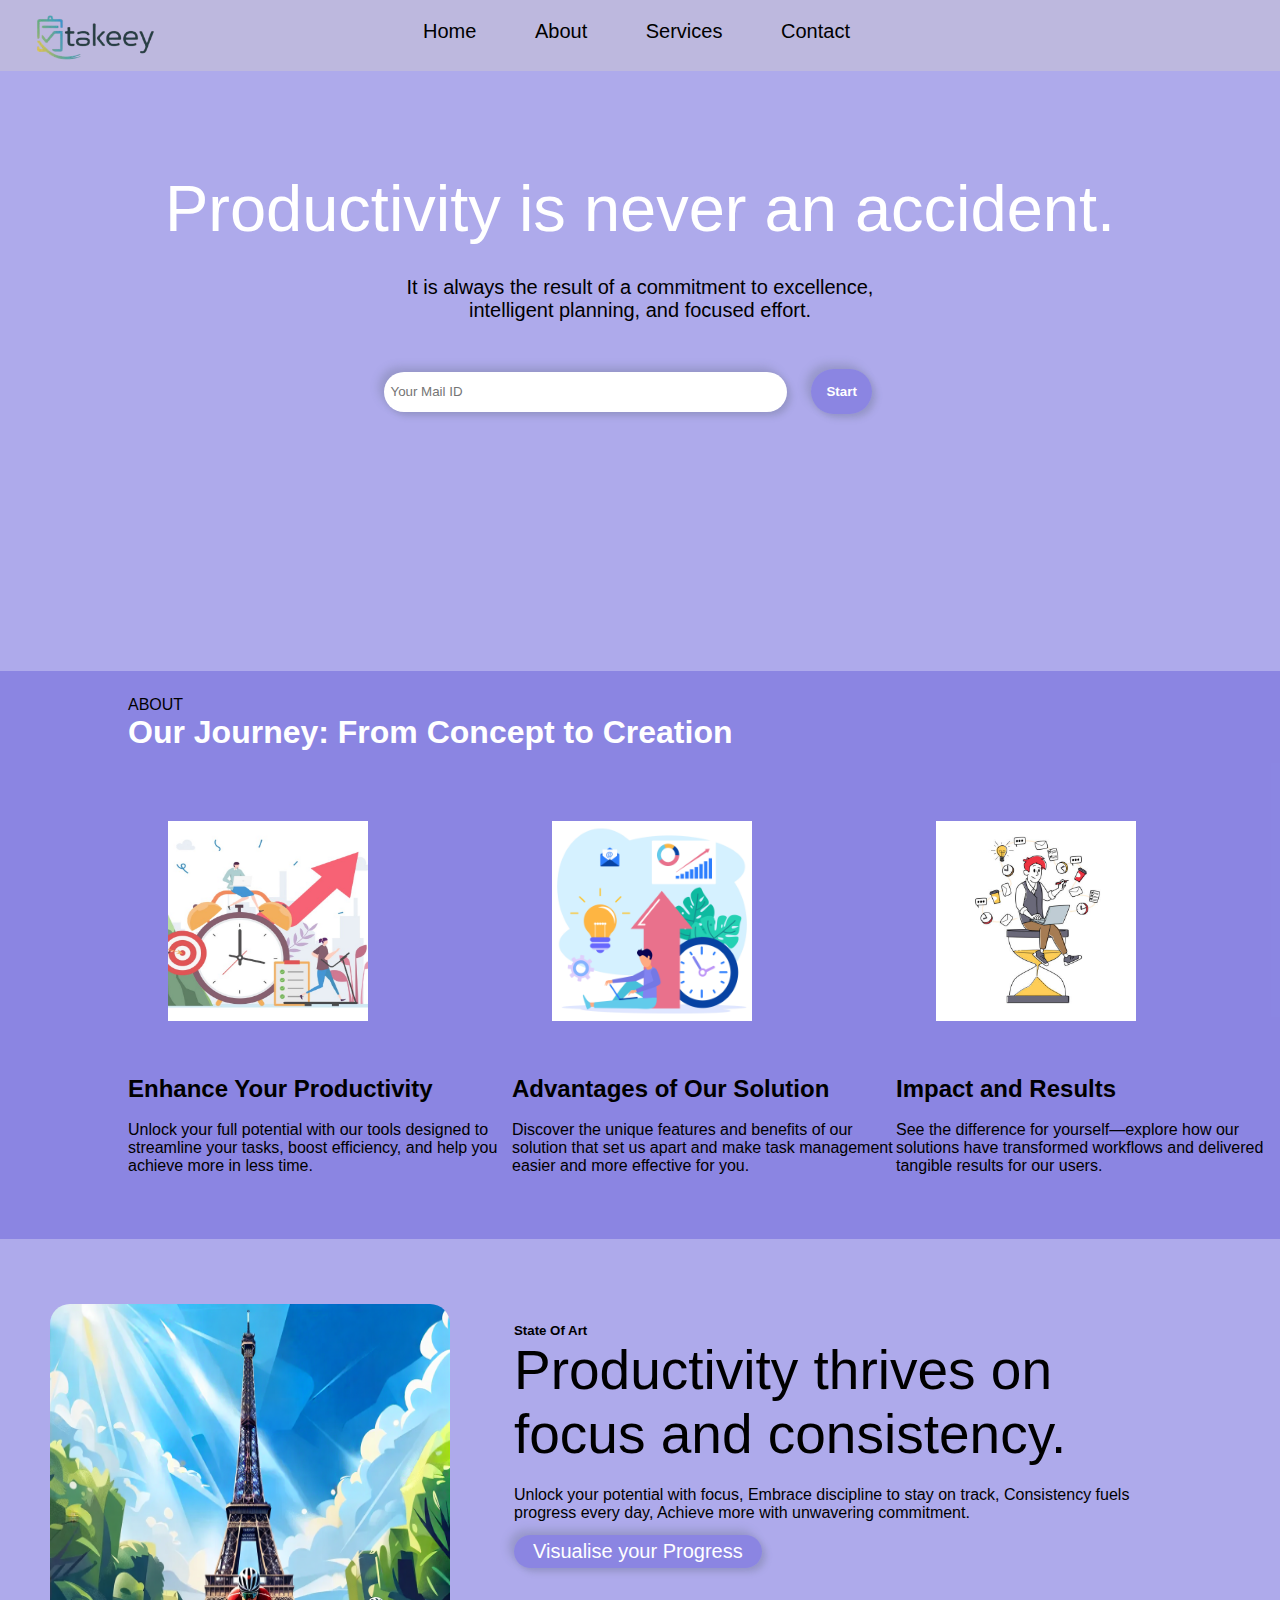
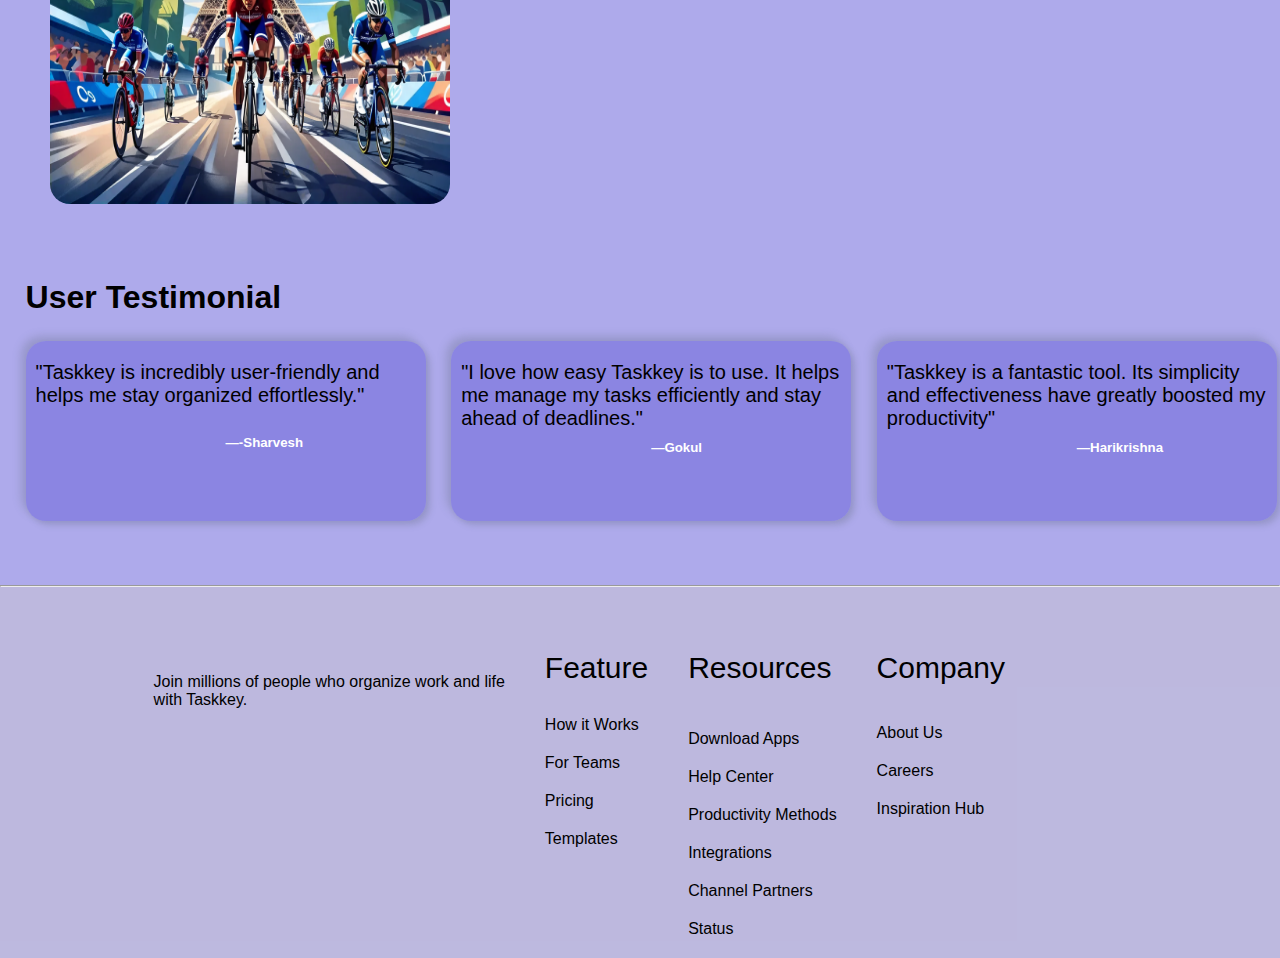
==== commit f4d2e1f6: "final" ====
--- a/index.html
+++ b/index.html
@@ -1,110 +1,181 @@
 <!DOCTYPE html>
 <html lang="en">
 <head>
-    <title>hello</title>
+    <title>TaskKey</title>
     <meta charset="UTF-8">
     <meta name="viewport" content="width=device-width, initial-scale=1.0">
-<link rel="stylesheet" href="style.css"> 
-<link rel="stylesheet" href="https://fonts.googleapis.com/css2?family=Material+Symbols+Outlined:opsz,wght,FILL,GRAD@20..48,100..700,0..1,-50..200" />
-<style>
-     
+    <title>Taskkey</title>
+    <link rel="stylesheet" href="style.css">
+    <link rel="icon" href="/img/fav.png">
+    <link rel="stylesheet" href="https://cdnjs.cloudflare.com/ajax/libs/font-awesome/6.6.0/css/all.min.css" integrity="sha512-Kc323vGBEqzTmouAECnVceyQqyqdsSiqLQISBL29aUW4U/M7pSPA/gEUZQqv1cwx4OnYxTxve5UMg5GT6L4JJg==" crossorigin="anonymous" referrerpolicy="no-referrer" />
+   </HEAD>
+   <BODY>
+    <div class="container">
+        
+        <div>
+            <img src="img/logo.png" alt="">
+        </div>
+        <nav>
+            <ul class="nav">
+            <li><a href="#home">Home</a></li>
+            <li><a href="#about">About</a></li>
+            <li><a href="#s">Services</a></li>
+            <li><a href="#contact">Contact</a></li>
+            
+      
 
-</style>
-</head>
-
-    <body>
-        <nav>
-            <div class="bar">
-               <a href="#" >
-                <span class="material-symbols-outlined">
-                    home_app_logo
-                </span>
-               </a>
-            </div>
-        </nav>
+            </ul>
 
 
-        <section id="main">
-        <div class="container" >
+        </nav>
+    </div>
+       
+    <div class="container1">
+        
+        <h1>Productivity is never an accident.</h1><p>It is always the result of a commitment to excellence, <br>intelligent planning, and focused effort.</p>
+        
+        <form action="">       
 
-            <div class="card1">
-                <h2>To do</h2>
-                <div class="content" id="list-container1">
+        <input type="email" required placeholder=" Your Mail ID">    
+        
+        <button id="login" type="submit" >Start</button>
+       
+    </form>
 
-                    <div class="task">
-                        Studying early in the morning.
-                        <span class="material-symbols-outlined">
-                            close
-                            </span>
-                    </div>
-                
-                
-                
-            </div>
-            <br>
-            <div class="row">
-                <input type="text"  name="" placeholder="   Add your Task." id="input-box1">
-                <button onclick="addtask1()">
-                    Add
-                </button>
-            </div>
+    </div>
+   
+<div class="tot">
+    <div id="about">
+        <p>ABOUT</p>
+        <h1 style="color: #fff;">Our Journey: From Concept to Creation</h1>
+    </div>
     
-            </div>
+<div class="container3">
+    
+ <br>
+    <div class="ben">
+        <img src="img/pro1.jpg">
+
+                <h2>Enhance Your Productivity</h2>
+                <br>
+        <p >Unlock your full potential with our tools designed to streamline your tasks, boost efficiency, and help you achieve more in less time.</p>
+    </div>
+    <div class="ben">
+        <img src="img/pro2.jpg">
+        <h2> Advantages of Our Solution</h2>
+        <br>
+        <p>Discover the unique features and benefits of our solution that set us apart and make task management easier and more effective for you.</p>
+    </div>
+    <div class="ben">
+        <img src="img/impact.jpg" >
+        <h2>Impact and Results</h2>
+        <br>
+        <p>See the difference for yourself—explore how our solutions have transformed workflows and delivered tangible results for our users.</p>
+    </div>
+    </div>
+</div>
+
+<div class="container5">
+    <div>
+        <img src="img/cyc.png" alt="">
+    </div>
+    <div class="sm">
+        <h5>State Of Art</h5>
+        <h2>Productivity thrives on focus and consistency.</h2>
+        <p>Unlock your potential with focus,
+            Embrace discipline to stay on track,
+            Consistency fuels progress every day,
+            Achieve more with unwavering commitment.</p>
+        <h6 ><a href="list.html">Visualise your Progress</a></h6>    
+    </div>
+</div>
+<div id="s"></div>
+<h1 style="padding: 2%;">User Testimonial</h1>
+<div class="rew">
+    
+    <div class="user">
+        <h3>"Taskkey is incredibly user-friendly  and helps me stay organized effortlessly."
+        </h3>
+        <br>
+        <h5>—-Sharvesh</h5>
+    </div>
+    <div class="user">
+        <h3>"I love how easy Taskkey  is to use. It helps me manage my tasks efficiently and stay ahead of deadlines."
+        </h3>
+        <h5>—Gokul </h5>
+    </div>
+    <div class="user">
+        <h3>"Taskkey is a fantastic tool. Its simplicity and effectiveness have greatly boosted my productivity"
+        </h3>
+        <h5>—Harikrishna</h5>
+    </div>
+    
 
 
 
-            <div class="card2" >
-                <h2>Doing</h2>
-                <div class="content" id="list-container2">
+</div>
 
-                <div class="task">
-                    Heading to the gym daily
-                    <span class="material-symbols-outlined">
-                        close
-                        </span>
-                </div>
-               
-            </div>
-            <br>
-            <div class="row">
-                <input type="text"  name="" placeholder="    Add your Task." id="input-box2">
-                <button onclick="addtask2()">
-                    Add
-                </button>
-            </div>
-            </div>
+</div>
+<hr>
+<div id="contact"></div>
+<div class="end">
+    <div>
+      <img src="img/Screenshot 2024-08-11 004349.png" alt="">
+      <p>Join millions of people who organize work and life <br> with Taskkey.</p>
+
+    </div>
+    <div class="outro">
+        <h2>Feature</h2>
+        <p>How it Works</p>
+        <p>For Teams</p>
+        <p>Pricing</p>
+        <p>Templates</p>
+
+    </div>
+    <div class="outro">
+        <h2>Resources</h2>
+        <p>Download Apps</p>
+        <p>Help Center</p>
+        <p>Productivity Methods
+        </p>
+        <p>Integrations
+        </p>
+        <p>Channel Partners</p>
+        <p>Status</p>
+
+    </div>
+    <div class="outro">
+        <h2>Company</h2>
+        <p>About Us</p>
+        <p>Careers</p>
+        <p>Inspiration Hub</p>
+        
+
+    </div>
+    <div>
+        <i class="fa-brands fa-x-twitter"></i><br>
+        <i class="fa-brands fa-facebook-f"></i><br>
+        <i class="fa-brands fa-instagram"></i><br>
+        <i class="fa-brands fa-youtube"></i>
+    </div>
+ 
+
+    </div>
+   
+    
 
 
-            <div class="card3">
-                <h2>Done</h2>
-                <div class="content" id="list-container3">
-
-                <div class="task">
-                    Reading
-                    <span class="material-symbols-outlined">
-                        close
-                        </span>
-                </div>
-                
 
 
-            </div>
 
-                <div>
+</div>
+</BODY> 
+    
 
-                <br>
-                    <div class="row">
-                        <input type="text"  name="" placeholder="    Add your Task." id="input-box3">
-                        <button onclick="addtask3()">
-                            Add
-                        </button>
-                    </div>
-            </div>
-            </div>
-           
-        </div>
-    </section>
-    <script src="main.js"></script>
-    </body>
+
+
+
     
-</html>+
+   
+</HTML>--- a/style.css
+++ b/style.css
@@ -1,336 +1,383 @@
-
-
-:root{
-    --font:rgba(60, 59, 56, 0.622);
-    --Background:rgba(112, 106, 220, 0.567);
-    --Gradient:linear-gradient(to bottom right,rgba(107, 10, 242, 0.383),rgba(232, 155, 232, 0.74),rgba(0, 238, 255, 0.778));
-    --gray:rgba(59, 56, 56, 0.381);
-    --card:rgba(210, 206, 206, 0.42);
-}
 *{
-    margin: 0;
-    padding: 0;
-}
-
-
+    margin: 0%;
+    padding: 0%;
+    }
 
 body{
-    background: var(--Background);
-    overflow: hidden;
-    font-family:Arial, Helvetica, sans-serif;
+    background-color: rgba(112, 106, 220, 0.567);
+    color: #000000;
+    font-family: 'Segoe UI', Tahoma, Geneva, Verdana, sans-serif;
+    font-weight: 100;
+} 
+html{
+    scroll-behavior: smooth;
+}
+.nav{
+    margin-top: 20px;
+    font-size: 20px;
+    margin-left: 40%; 
+    width: 600px;
+    
+}  
+ 
+.nav li{
+    
+    display: inline;
+}
+.container img{
+    padding-top: 10px;
+    width: 150px;
+}
+.nav a{
+    padding-right: 40px;
+    text-decoration: none;
+    color: rgb(0, 0, 0);
+}
+.container{
+   
+    padding-left: 20px;
+    padding-bottom: 6px;
+    background-color:rgba(210, 206, 206, 0.42);
+    display: flex;
+}
+.container input{
+    margin-left: 40%;
+    border-radius: 10px;
+    margin-top: 5px;
+    width: 400px;
+    height: 35px;
+    padding-left: 20px;
+    outline: none;
+    border: none;
+}
+.container1{
+   
+    height: 600px;
+   background-color: (173, 170, 235);
+}
+
+
+::-webkit-scrollbar{
+    width:10px;
+    scroll-behavior: smooth;
+  
+   
+}
+::-webkit-scrollbar-track{
+    margin-block: 10px;
+    scroll-behavior: smooth;
+}
+::-webkit-scrollbar-thumb{
+    background: rgba(59, 56, 56, 0.381);;
+    border-radius: 30px;
+    scroll-behavior: smooth;
+    padding: 10px;
+}
+
+.container1 h1{
+    padding-top: 100px;
+    text-align: center;
+    font-size: 65px;
+    font-weight: 100;
+    color: #fff;
+    
+}
+
+.container1 button{
+    padding: 15px;
+    border-radius: 25px;
+    margin-left: 20px;
     font-weight: 600;
-} 
-
-#main{
-    display: flex;
-    align-items: center;
-    justify-content: center;
-}
-
-.bar{
-    background-color: var(--card);
-    padding: 15px;
-    width: 100%;
-    box-shadow: 0 0 20px var(--gray);
-}
-.bar a > span{
-
- font-size: xx-large;
-}
-
-.bar a{
-    color: var(--font);
-}
-
-h2{
-    padding: 10px;
-    margin-bottom: 0px;
-  
-}
-
-.container{
-   
-    padding-left: 20px;
-    padding-bottom: 6px; 
-    display: flex;
+    outline: none;
+    border: none;
+    color: rgb(255, 255, 255);
+     background-color:  rgba(112, 106, 220, 0.567);
+
+}
+.container1 button:hover{
+    background-color:  rgba(122, 117, 230, 0.567);
+}
+.container1 input{
+    height: 40px;
+    width: 400px;
+    border-radius: 20px;
+    padding-left: 3px;
+    margin-top: 50px;
+    margin-left: 30%;
+    outline: none;
+    border: none;
+    transition: 1s;
+}
+.container1 input:focus{
+   
+    border-radius: 8px;
+    transition: 1s;
+}
+
+.container1 p{
+    font-size: 20px;
+    text-align: center;
+    padding-top: 30px;
+}
+.container1 span,button{
+    color: #0d253c;
+    font-weight:400;
+}
+.container1 span,button:hover{
+   cursor: pointer;
+}
+
+.container2{
+    margin-top: 0%;
+    color: rgba(0, 0, 0);
+    display: flex;
+}
+.tot{
+    background-color: rgba(112, 106, 220, 0.567);
+    padding-bottom: 5%;
+    padding-top: 2%;
+    color: rgba(0, 0, 0);
+}
+aside{
+    width: 100px;
+    height:660px;
+    margin-right: 5%;
+    margin-top: 0%;
+    background-color:rgba(112, 106, 220, 0.567);
 }
 
 .card1,.card2,.card3{
-    color: #383535bf;
-    background: rgba(210, 206, 206, 0.42);
+    color: rgba(0, 0, 0);
+    background-color:  rgba(112, 106, 220, 0.567);
     width: 350px;
-    border-radius: 15px;
-    margin-right: 10px;
+    height:max-content;
+    border-radius: 10px;
+    margin-right: 0px;
     margin-left: 1%;
     margin-top: 2%;
-    font-size: medium;
-    font-family:Arial, Helvetica, sans-serif;
-    box-shadow:var(--card);
-}
-
-.card1{
-    height:470px;
-}
-.card2{
-height: 590px;
-}
-.card3{
-    height: 375px;
-}
-
-.card1 > .content{
-    height:355px;
-    overflow-y: scroll;
-    overflow-x: hidden;
-    width: 350px;
-}
-.card2 > .content{
-height: 472px;
-overflow-y: scroll;
-overflow-x: hidden;
-width: 350px;
-}
-.card3 > .content{
-    height: 237px;
-    overflow-y: scroll;
-    overflow-x: hidden;
-    width: 350px;
-}
-
-.card1  .content  .task span{
-    
-    position: sticky;
-    float: right ;
-    top: 20px;
-    width: 39px;
-    height: 39px;
-    font-size: 20px;
-    line-height: 40px;
-    text-align: center;
-    border-radius: 30px;
-    cursor: pointer;
-}
-
-.card2  .content  .task span{
-    position: sticky;
-    float: right ;
-    top: 20px;
-    width: 39px;
-    height: 39px;
-    font-size: 20px;
-    line-height: 40px;
-    text-align: center;
-    border-radius: 30px;
-    cursor: pointer;
-}
-
-.card3  .content  .task span{
-    position: sticky;
-    float: right ;
-    top: 20px;
-    width: 39px;
-    height: 39px;
-    font-size: 20px;
-    line-height: 40px;
-    text-align: center;
-    border-radius: 30px;
-    cursor: pointer;
-}
-
-.removed {
-    transform: translateX(100vw); /* Translate the element horizontally */
-}
-#second {
-    transition: transform 1s 0s; /* Apply a 1-second transition to the transform property */
-}
-
-
-
-
-.card1 ,.card2,.card3{
-    padding: 10px;
-    
+}
  
-    
-}
-
-
+
+
+.card1 h2,.card1 p,.card2 h2,.card2 p,.card3 h2,.card3 p{
+    padding: 9px;
+    color: #000000;
+    
+}
 
 .task{
-    
-    background-color: rgba(255, 255, 255, 0.562);
-    width:315px;
+    background-color: #c26b6b;
+    width:330px;
     height: 100px;
     margin-left: 9px;
-    margin-right: 9px;
     border-radius: 10px;
     margin-bottom: 2%;
-    padding: 10px 0px 0px 10px;
-    color:var(--font) ;
-    border-bottom:3px solid rgb(193, 185, 185);
-    border-right:3px solid rgb(193, 185, 185);
-    box-shadow:0 0 10px rgba(18, 18, 18, 0.37);
     }
 
-
-    input{
-        border: 2px solid var(--gray);
+.task h2{
+    padding-left: 5px;
+    font-weight: 300;
+    font-size: 20px;
+}    
+.container3{
+    margin-left: 10%;
+    display: flex;
+}
+
+.ben{
+    margin-left: 0%;
+    width: 400px;
+}
+.container4{
+    display: block;
+}
+#about{
+    margin-left: 10%;
+    margin-bottom: 20px;
+}
+.ben img{
+    margin-left: 40px;
+    width: 200px;
+    height: 200px;
+    padding-top: 50px;
+    padding-bottom: 50px;
+}
+.container5{
+    
+    color: #000000;
+    margin-top: 20px;
+    display: flex;
+}
+.container5 img{
+    margin-top: 10%;
+    margin-left: 50px;
+    margin-bottom: 10%;
+    width: 400px;
+    height: 500px;
+}
+
+.container5 h2{
+    font-size: 40px;
+}
+
+.sm{
+    margin-left: 5%;
+    margin-right: 10%;
+    margin-top: 5%;
+}
+
+.sm h2{
+    padding-bottom: 20px;
+    font-size: 55px;
+    font-weight:200 ;
+    
+}
+.sm h6,h6{
+
+    width:max-content;
+    margin-top: 2%;
+    padding: 5px 6px 5px 6px;
+    font-size: 20px;
+    font-weight:200 ;
+    background-color: rgba(112, 106, 220, 0.567);
+    box-shadow: -5px -5px 8px rgba(94, 104, 121, 0.288),
+            4px 4px 6px rgba(94, 104, 121, 0.288);
+    border-radius: 20px;
+}
+    
+.sm h6:hover{
+    cursor: pointer;
+   background-color: #9991de;
+   color: white;
+}
+.main{
+    background-color: rgba(210, 206, 206, 0.42);
+}
+
+.rew{
+    margin-bottom: 5%;
+   display: flex;
+}
+
+.user{
+    width: 400px;
+    margin-left: 2%;
+    height: 180px;
+    border-radius: 20px;
+    color: rgba(0, 0, 0);
+    background-color: rgba(112, 106, 220, 0.567);
+    box-shadow: -5px -5px 8px rgba(94, 104, 121, 0.288),
+            4px 4px 6px rgba(94, 104, 121, 0.288);
+}
+.user h3{
+    padding-top: 20px;
+    padding-left: 10px;
+    color: rgba(0, 0, 0);
+    font-size: 20px;
+    font-weight: 100;
+}
+.user h5{
+    padding-top: 10px;
+    padding-left: 200px;
+    color: #ffffff;
+}
+
+hr{
+    color: rgba(0, 0, 0);
+}
+
+.end{
+    background-color: rgba(210, 206, 206, 0.42);
+    padding-top: 5%;
+    display: flex;
+    padding-left: 12%;
+    padding-right: 10%;
+}
+.end img{
+    height: 70px;
+    margin-bottom: 5%;
+}
+.outro{
+    padding-left: 4%;
+ 
+   
+}
+.outro p{
+    padding-bottom: 20px;
+}
+.outro h2{
+    padding-bottom: 30%;
+    font-weight: 100;
+    font-size: 30px;
+}
+.outro p:hover{
+    cursor: pointer;
+   
+    border-radius: 10px;
+
+    
+}
+a{
+    text-decoration: none;
+    color: rgba(0, 0, 0);
+}
+.fa-x-twitter,.fa-facebook-f,.fa-instagram,.fa-youtube{
+   
+    margin-left: 100px;
+    font-size: 20px;
+    padding-top: 20px;
+    margin-bottom: 30px;
+}
+
+.fa-x-twitter,.fa-facebook-f,.fa-instagram,.fa-youtube:hover{
+cursor: pointer;
+
+}
+
+img{
+    border-radius: 20px;
+}
+
+a{
+    color: #fff;
+    padding: 13px;
+  
+ 
+}
+
+#login{
+    box-shadow: -5px -5px 8px rgba(94, 104, 121, 0.288),
+            4px 4px 6px rgba(94, 104, 121, 0.288);
+}
+
+input{
+    box-shadow: -5px -5px 8px rgba(94, 104, 121, 0.288),
+            4px 4px 6px rgba(94, 104, 121, 0.288);
+}
+
+@media only screen and (max-width: 600px) {
+
+    .container input{
+        margin-left: 40%;
+        border-radius: 10px;
+        margin-top: 5px;
+        width: 10px;
+        height: 35px;
+        padding-left: 20px;
         outline: none;
-        border-radius:30px;
-        font-size: larger;
-        width: 15pc;
-        height: 35px;
-        background-color:rgba(255, 255, 255, 0.519);
+        border: none;
+    }
+
+    .container1 input{
+        height: 40px;
+        width: 220px;
+        border-radius: 20px;
+        padding-left: 3px;
+        margin-top: 50px;
+        margin-left: 30%;
+        outline: none;
+        border: none;
         transition: 1s;
     }
- 
-    button{
-        margin: 0px;
-        padding: 10px;
-        position: relative;
-        left: 30px;
-        border: 2px solid var(--gray);
-        background-color:rgba(255, 255, 255, 0.519);
-        outline: none;
-        border-radius:100px;
-        font-size: larger;
-        cursor: pointer;
-        
-    }
-
-    ::-webkit-scrollbar{
-        width:10px;
-        scroll-behavior: smooth;
-      
-       
-    }
-    ::-webkit-scrollbar-track{
-        margin-block: 10px;
-        scroll-behavior: smooth;
-    }
-    ::-webkit-scrollbar-thumb{
-        background: var(--gray) ;
-        border-radius: 30px;
-        scroll-behavior: smooth;
-        padding: 10px;
-    }
-
-    @media only screen and (max-width: 600px) {
-        body{
-            overflow: hidden;
-        }
-        #main{
-            display: block;
-            
-        }
-        .container{
-            
-            display: block;
-            overflow: hidden;
-            margin-left:10px;
-            padding: 0;
-        }
-        body{
-            overflow: visible;
-        }
-        .card1,.card2,.card3{
-            margin-bottom: 20px;
-        }
-
-        .card1,.card2,.card3{
-            color: #383535bf;
-            background: rgba(210, 206, 206, 0.42);
-            width: 300px;
-            border-radius: 15px;
-            margin-right: 10px;
-            margin-left: 1%;
-            margin-top: 2%;
-            font-size: medium;
-            font-family:Arial, Helvetica, sans-serif;
-            box-shadow:var(--card);
-        }
-
-        input{
-            border: 2px solid var(--gray);
-            outline: none;
-            border-radius:30px;
-            font-size: larger;
-            width: 12pc;
-            height: 35px;
-            background-color:rgba(255, 255, 255, 0.519);
-            transition: 1s;
-        }
-     
-        button{
-            margin: 0px;
-            padding: 10px;
-            position: relative;
-            left: 30px;
-            border: 2px solid var(--gray);
-            background-color:rgba(255, 255, 255, 0.519);
-            outline: none;
-            border-radius:100px;
-            font-size: larger;
-            cursor: pointer;
-            
-        }
-
-        .task{
-    
-            background-color: rgba(255, 255, 255, 0.562);
-            width:270px;
-            height: 100px;
-            margin-left: 9px;
-            margin-right: 9px;
-            border-radius: 10px;
-            margin-bottom: 2%;
-            padding: 10px 0px 0px 10px;
-            color:var(--font) ;
-            border-bottom:3px solid rgb(193, 185, 185);
-            border-right:3px solid rgb(193, 185, 185);
-            box-shadow:0 0 10px rgba(18, 18, 18, 0.37);
-            }
-            ::-webkit-scrollbar{
-                width:5px;
-                scroll-behavior: smooth;
-              
-               
-            }
-            ::-webkit-scrollbar-track{
-                margin-block: 10px;
-                scroll-behavior: smooth;
-            }
-            ::-webkit-scrollbar-thumb{
-                background: var(--gray) ;
-                border-radius: 30px;
-                scroll-behavior: smooth;
-                padding: 10px;
-            }
-
-          }
-
-    @media only screen and (max-width: 760px) {
-        #main{
-            display: block;
-        }
-        
-        .container{
-            
-                display: block;
-                overflow: hidden;
-                margin-left:10px;
-                padding: 0;
-            }
-       
-        .card1,.card2,.card3{
-            margin-bottom: 20px;
-        }
-        #main{
-            display: block;
-        }
-    
-        
-    }
-
-
-          +
+}